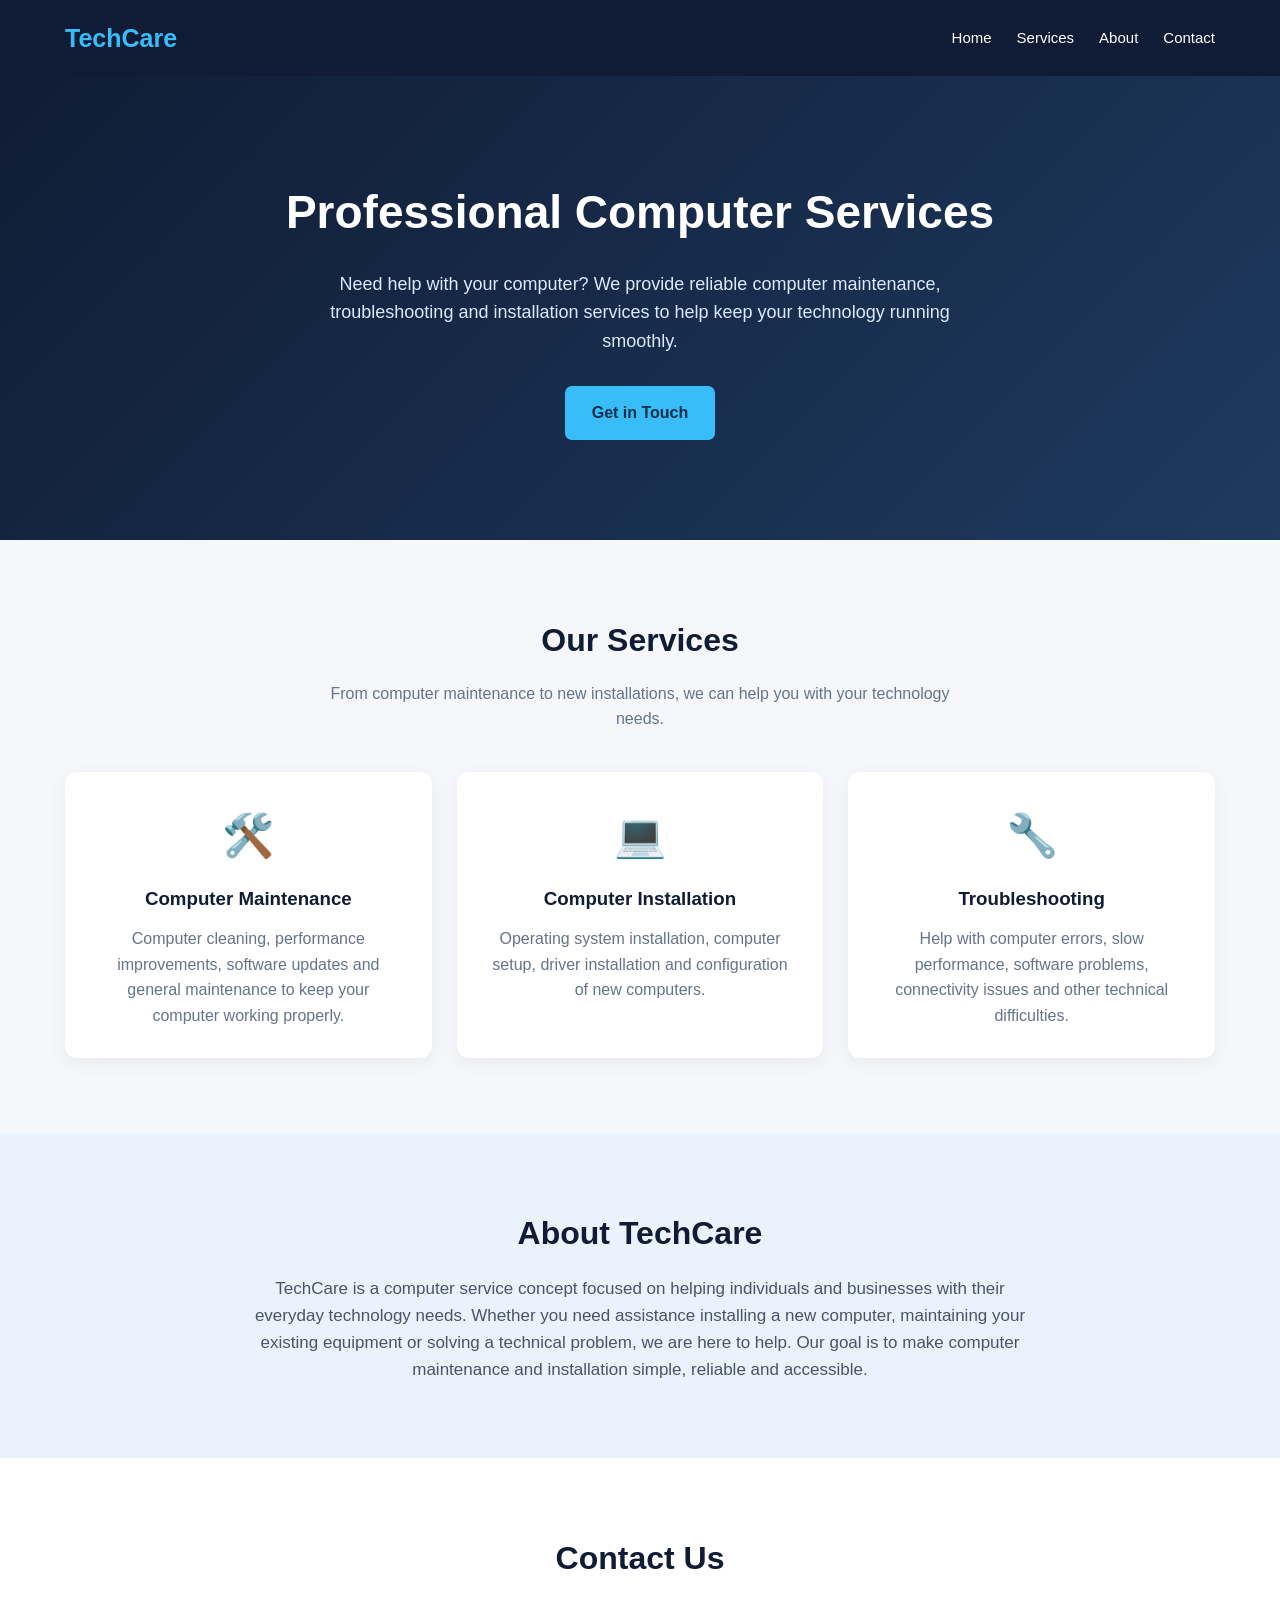
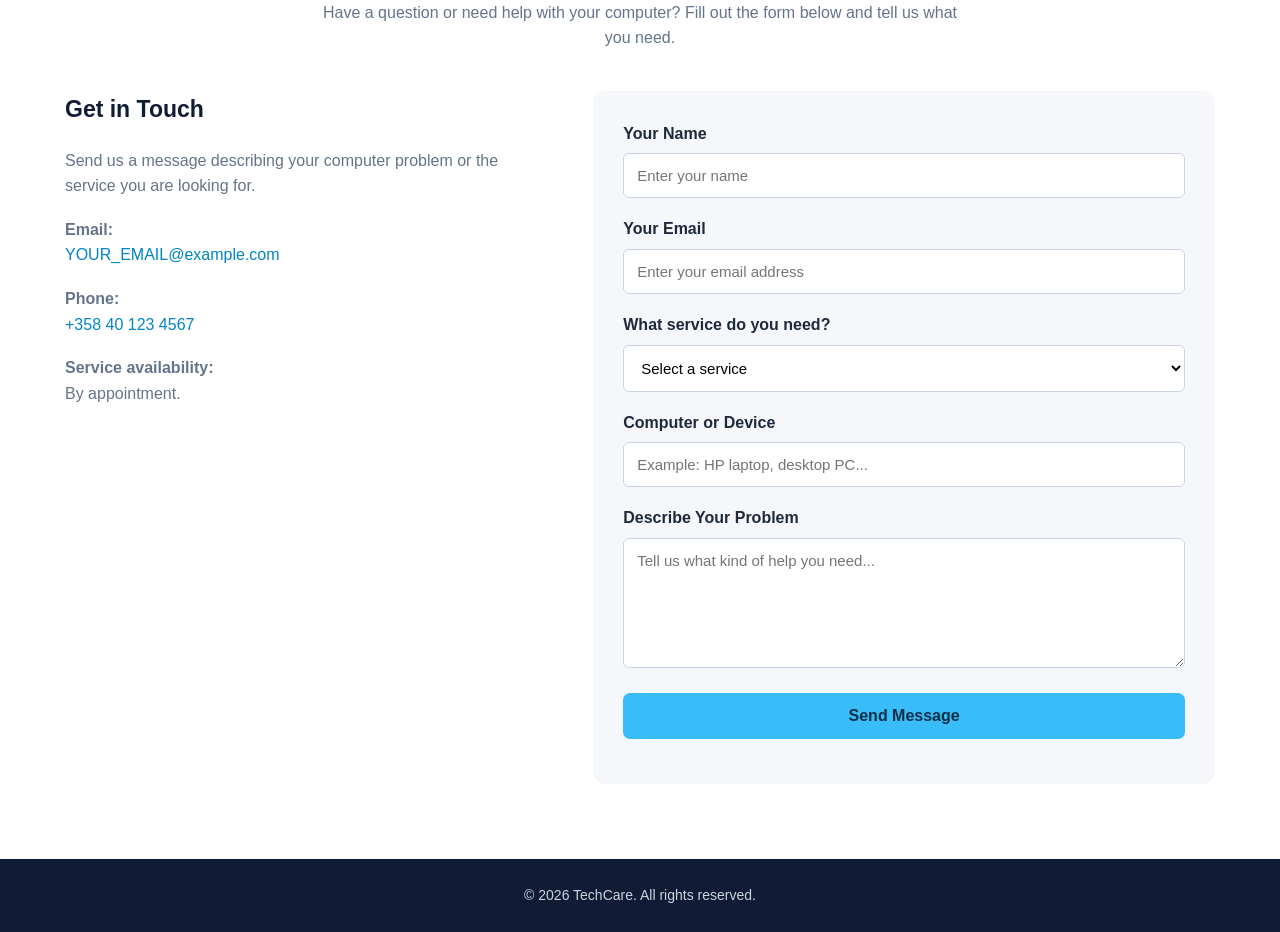
==== Test/index.html @ 789fde97 "Add index.html with complete structure and styling for TechCare services; include navigation, hero s" ====
<!DOCTYPE html>
<html lang="en">
<head>
    <meta charset="UTF-8">
    <meta name="viewport" content="width=device-width, initial-scale=1.0">
    <meta name="description" content="Professional computer maintenance, troubleshooting and installation services. Contact us for help with your computer.">
    <title>TechCare | Computer Services</title>

    <style>
        /* GENERAL SETTINGS */
        * {
            margin: 0;
            padding: 0;
            box-sizing: border-box;
            font-family: Arial, Helvetica, sans-serif;
            scroll-behavior: smooth;
        }

        body {
            background: #f5f7fb;
            color: #1e293b;
            line-height: 1.6;
        }

        a {
            text-decoration: none;
        }

        .container {
            width: 90%;
            max-width: 1150px;
            margin: auto;
        }

        /* NAVIGATION */
        header {
            background: #101c35;
            color: white;
            padding: 18px 0;
        }

        nav {
            display: flex;
            justify-content: space-between;
            align-items: center;
            gap: 20px;
        }

        .logo {
            font-size: 25px;
            font-weight: bold;
            color: #38bdf8;
        }

        .nav-links {
            display: flex;
            gap: 25px;
            list-style: none;
        }

        .nav-links a {
            color: white;
            font-size: 15px;
            transition: 0.3s;
        }

        .nav-links a:hover {
            color: #38bdf8;
        }

        /* HERO SECTION */
        .hero {
            background: linear-gradient(135deg, #101c35, #1e3a5f);
            color: white;
            padding: 100px 20px;
            text-align: center;
        }

        .hero h1 {
            font-size: 46px;
            margin-bottom: 20px;
        }

        .hero p {
            max-width: 650px;
            margin: 0 auto 30px;
            font-size: 18px;
            color: #dbeafe;
        }

        .button {
            display: inline-block;
            background: #38bdf8;
            color: #082f49;
            padding: 14px 27px;
            border-radius: 7px;
            font-weight: bold;
            transition: 0.3s;
        }

        .button:hover {
            background: #0ea5e9;
            transform: translateY(-2px);
        }

        /* SECTION SETTINGS */
        section {
            padding: 75px 0;
        }

        .section-title {
            text-align: center;
            font-size: 32px;
            margin-bottom: 15px;
            color: #101c35;
        }

        .section-description {
            text-align: center;
            max-width: 650px;
            margin: 0 auto 40px;
            color: #64748b;
        }

        /* SERVICES */
        .services {
            display: grid;
            grid-template-columns: repeat(3, 1fr);
            gap: 25px;
        }

        .service-card {
            background: white;
            padding: 30px;
            border-radius: 12px;
            box-shadow: 0 5px 20px rgba(15, 23, 42, 0.06);
            transition: 0.3s;
            text-align: center;
        }

        .service-card:hover {
            transform: translateY(-7px);
            box-shadow: 0 10px 25px rgba(15, 23, 42, 0.12);
        }

        .service-icon {
            font-size: 42px;
            margin-bottom: 15px;
        }

        .service-card h3 {
            margin-bottom: 12px;
            color: #101c35;
        }

        .service-card p {
            color: #64748b;
        }

        /* ABOUT SECTION */
        .about {
            background: #eaf2fb;
        }

        .about-content {
            max-width: 800px;
            margin: auto;
            text-align: center;
        }

        .about-content p {
            color: #475569;
            font-size: 17px;
        }

        /* CONTACT SECTION */
        .contact-section {
            background: white;
        }

        .contact-wrapper {
            display: grid;
            grid-template-columns: 1fr 1.3fr;
            gap: 50px;
            align-items: start;
        }

        .contact-info h3 {
            font-size: 23px;
            margin-bottom: 20px;
            color: #101c35;
        }

        .contact-info p {
            margin-bottom: 18px;
            color: #64748b;
        }

        .contact-info a {
            color: #0284c7;
        }

        .contact-form {
            background: #f5f7fb;
            padding: 30px;
            border-radius: 12px;
        }

        .form-group {
            margin-bottom: 18px;
        }

        .contact-form label {
            display: block;
            font-weight: bold;
            margin-bottom: 7px;
        }

        .contact-form input,
        .contact-form select,
        .contact-form textarea {
            width: 100%;
            padding: 13px;
            border: 1px solid #cbd5e1;
            border-radius: 6px;
            font-size: 15px;
            background: white;
        }

        .contact-form input:focus,
        .contact-form select:focus,
        .contact-form textarea:focus {
            outline: 2px solid #38bdf8;
            border-color: #0284c7;
        }

        .contact-form textarea {
            height: 130px;
            resize: vertical;
        }

        .contact-form button {
            width: 100%;
            border: none;
            cursor: pointer;
            font-size: 16px;
        }

        #form-message {
            margin-top: 15px;
            color: #166534;
            font-weight: bold;
        }

        /* FOOTER */
        footer {
            background: #101c35;
            color: #cbd5e1;
            padding: 25px 0;
            text-align: center;
        }

        footer p {
            font-size: 14px;
        }

        /* MOBILE RESPONSIVENESS */
        @media (max-width: 768px) {
            nav {
                flex-direction: column;
            }

            .nav-links {
                flex-wrap: wrap;
                justify-content: center;
                gap: 15px;
            }

            .hero {
                padding: 75px 20px;
            }

            .hero h1 {
                font-size: 34px;
            }

            .services {
                grid-template-columns: 1fr;
            }

            .contact-wrapper {
                grid-template-columns: 1fr;
            }

            .section-title {
                font-size: 27px;
            }
        }
    </style>
</head>

<body>

    <!-- NAVIGATION -->
    <header>
        <div class="container">
            <nav>
                <a href="#home" class="logo">TechCare</a>

                <ul class="nav-links">
                    <li><a href="#home">Home</a></li>
                    <li><a href="#services">Services</a></li>
                    <li><a href="#about">About</a></li>
                    <li><a href="#contact">Contact</a></li>
                </ul>
            </nav>
        </div>
    </header>

    <!-- HERO SECTION -->
    <section class="hero" id="home">
        <div class="container">
            <h1>Professional Computer Services</h1>

            <p>
                Need help with your computer?
                We provide reliable computer maintenance,
                troubleshooting and installation services
                to help keep your technology running smoothly.
            </p>

            <a href="#contact" class="button">Get in Touch</a>
        </div>
    </section>

    <!-- SERVICES SECTION -->
    <section id="services">
        <div class="container">
            <h2 class="section-title">Our Services</h2>

            <p class="section-description">
                From computer maintenance to new installations,
                we can help you with your technology needs.
            </p>

            <div class="services">

                <div class="service-card">
                    <div class="service-icon">🛠️</div>

                    <h3>Computer Maintenance</h3>

                    <p>
                        Computer cleaning, performance improvements,
                        software updates and general maintenance
                        to keep your computer working properly.
                    </p>
                </div>

                <div class="service-card">
                    <div class="service-icon">💻</div>

                    <h3>Computer Installation</h3>

                    <p>
                        Operating system installation, computer
                        setup, driver installation and configuration
                        of new computers.
                    </p>
                </div>

                <div class="service-card">
                    <div class="service-icon">🔧</div>

                    <h3>Troubleshooting</h3>

                    <p>
                        Help with computer errors, slow performance,
                        software problems, connectivity issues
                        and other technical difficulties.
                    </p>
                </div>

            </div>
        </div>
    </section>

    <!-- ABOUT SECTION -->
    <section class="about" id="about">
        <div class="container">
            <div class="about-content">

                <h2 class="section-title">About TechCare</h2>

                <p>
                    TechCare is a computer service concept focused
                    on helping individuals and businesses with their
                    everyday technology needs. Whether you need
                    assistance installing a new computer, maintaining
                    your existing equipment or solving a technical
                    problem, we are here to help.
                    Our goal is to make computer maintenance and
                    installation simple, reliable and accessible.
                </p>

            </div>
        </div>
    </section>

    <!-- CONTACT SECTION -->
    <section class="contact-section" id="contact">
        <div class="container">

            <h2 class="section-title">Contact Us</h2>

            <p class="section-description">
                Have a question or need help with your computer?
                Fill out the form below and tell us what you need.
            </p>

            <div class="contact-wrapper">

                <!-- CONTACT INFORMATION -->
                <div class="contact-info">

                    <h3>Get in Touch</h3>

                    <p>
                        Send us a message describing your computer
                        problem or the service you are looking for.
                    </p>

                    <p>
                        <strong>Email:</strong><br>
                        <a href="mailto:YOUR_EMAIL@example.com">
                            YOUR_EMAIL@example.com
                        </a>
                    </p>

                    <p>
                        <strong>Phone:</strong><br>
                        <a href="tel:+358401234567">
                            +358 40 123 4567
                        </a>
                    </p>

                    <p>
                        <strong>Service availability:</strong><br>
                        By appointment.
                    </p>

                </div>

                <!-- CONTACT FORM -->
                <form class="contact-form" id="contactForm">

                    <div class="form-group">
                        <label for="name">Your Name</label>

                        <input
                            type="text"
                            id="name"
                            name="name"
                            placeholder="Enter your name"
                            required
                        >
                    </div>

                    <div class="form-group">
                        <label for="email">Your Email</label>

                        <input
                            type="email"
                            id="email"
                            name="email"
                            placeholder="Enter your email address"
                            required
                        >
                    </div>

                    <div class="form-group">
                        <label for="service">What service do you need?</label>

                        <select id="service" name="service" required>
                            <option value="">Select a service</option>
                            <option value="Computer Maintenance">
                                Computer Maintenance
                            </option>
                            <option value="Computer Installation">
                                Computer Installation
                            </option>
                            <option value="Troubleshooting">
                                Troubleshooting
                            </option>
                            <option value="Other">
                                Other
                            </option>
                        </select>
                    </div>

                    <div class="form-group">
                        <label for="device">Computer or Device</label>

                        <input
                            type="text"
                            id="device"
                            name="device"
                            placeholder="Example: HP laptop, desktop PC..."
                        >
                    </div>

                    <div class="form-group">
                        <label for="message">Describe Your Problem</label>

                        <textarea
                            id="message"
                            name="message"
                            placeholder="Tell us what kind of help you need..."
                            required
                        ></textarea>
                    </div>

                    <button type="submit" class="button">
                        Send Message
                    </button>

                    <p id="form-message" role="status" aria-live="polite"></p>

                </form>

            </div>
        </div>
    </section>

    <!-- FOOTER -->
    <footer>
        <div class="container">
            <p>
                &copy; <span id="year"></span> TechCare.
                All rights reserved.
            </p>
        </div>
    </footer>

    <!-- JAVASCRIPT -->
    <script>
        // Automatically update the copyright year
        document.getElementById("year").textContent =
            new Date().getFullYear();

        // Contact form functionality
        document.getElementById("contactForm").addEventListener(
            "submit",
            function(event) {
                event.preventDefault();

                // Replace this with your actual email address
                const businessEmail = "YOUR_EMAIL@example.com";

                const name = document.getElementById("name").value.trim();
                const email = document.getElementById("email").value.trim();
                const service = document.getElementById("service").value;
                const device = document.getElementById("device").value.trim();
                const message = document.getElementById("message").value.trim();

                if (!name || !email || !service || !message) {
                    document.getElementById("form-message").textContent =
                        "Please complete all required fields.";
                    return;
                }

                const subject = encodeURIComponent(
                    "New Computer Service Enquiry - " + service
                );

                const body = encodeURIComponent(
                    "New customer enquiry\n\n" +
                    "Name: " + name + "\n" +
                    "Email: " + email + "\n" +
                    "Requested service: " + service + "\n" +
                    "Device: " + (device || "Not specified") + "\n\n" +
                    "Message:\n" + message
                );

                const mailtoLink =
                    "mailto:" + businessEmail +
                    "?subject=" + subject +
                    "&body=" + body;

                document.getElementById("form-message").textContent =
                    "Opening your email application...";

                window.location.href = mailtoLink;
            }
        );
    </script>

</body>
</html>
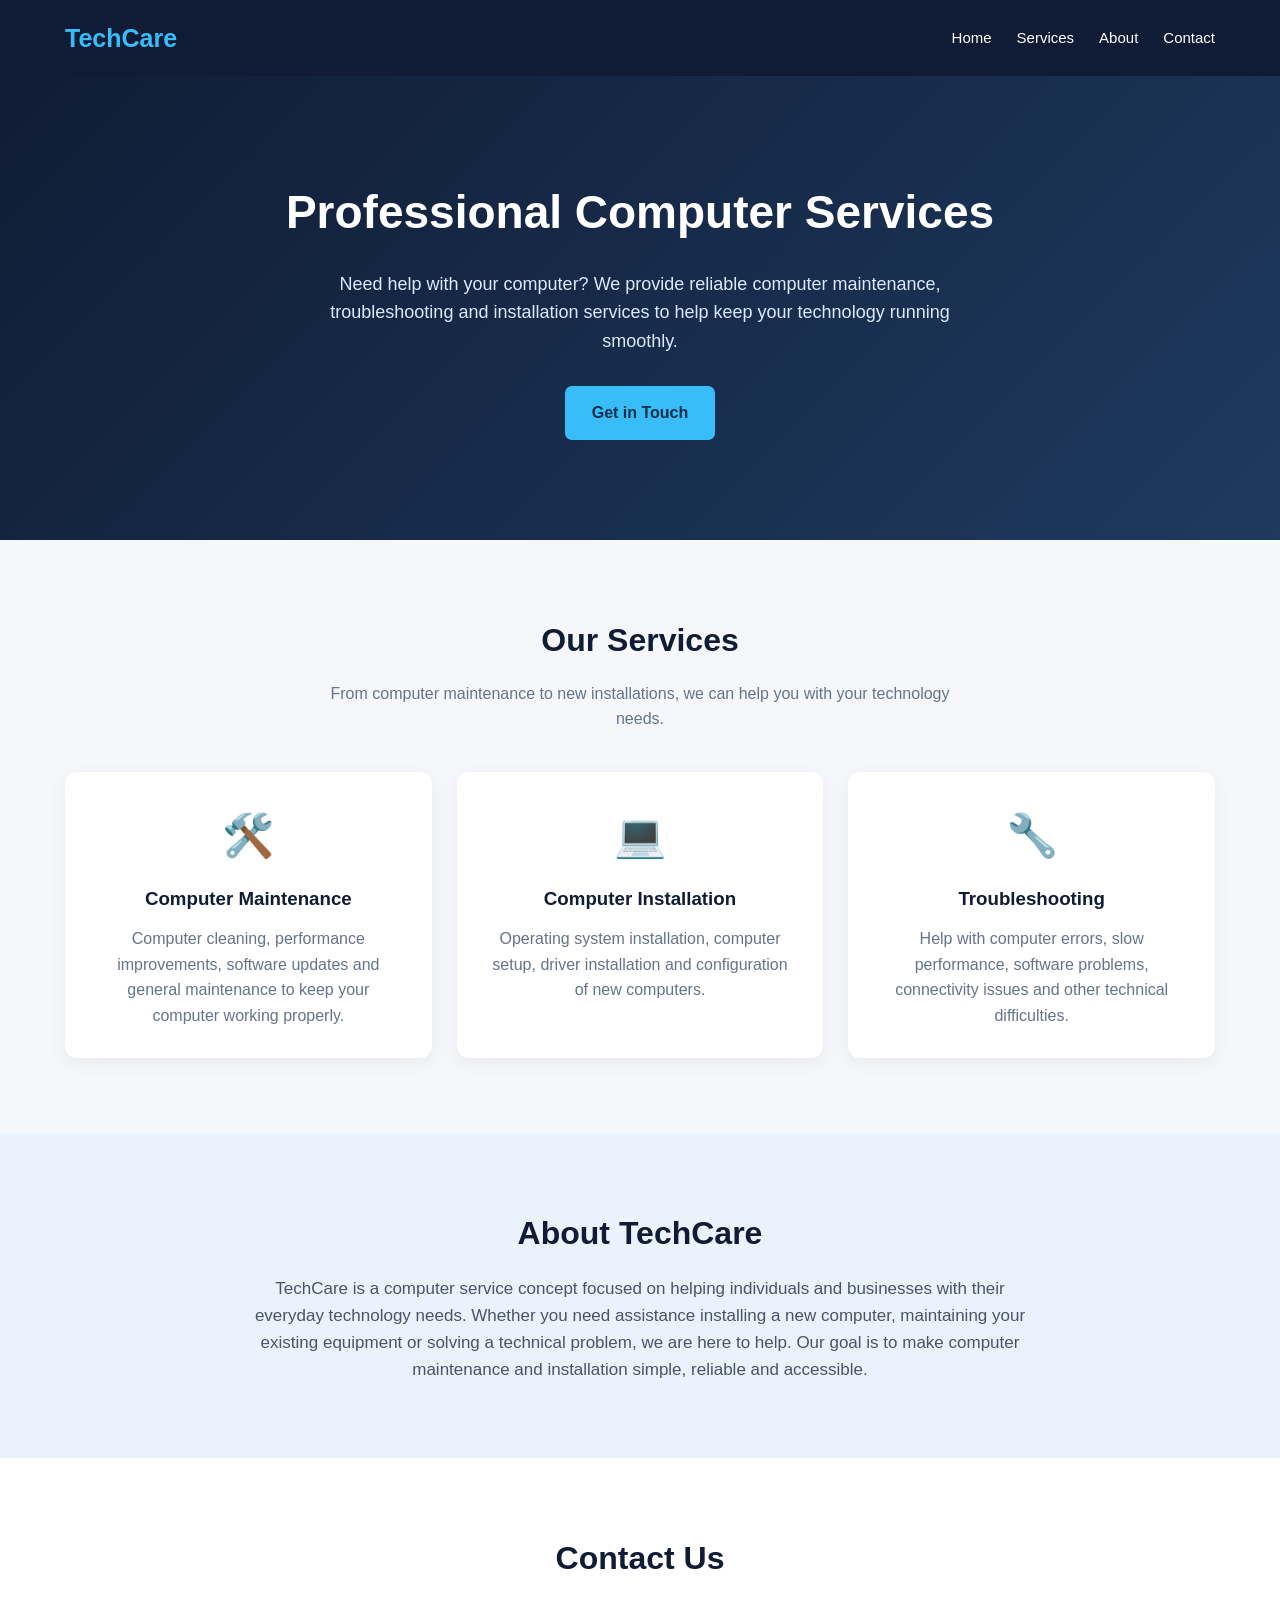
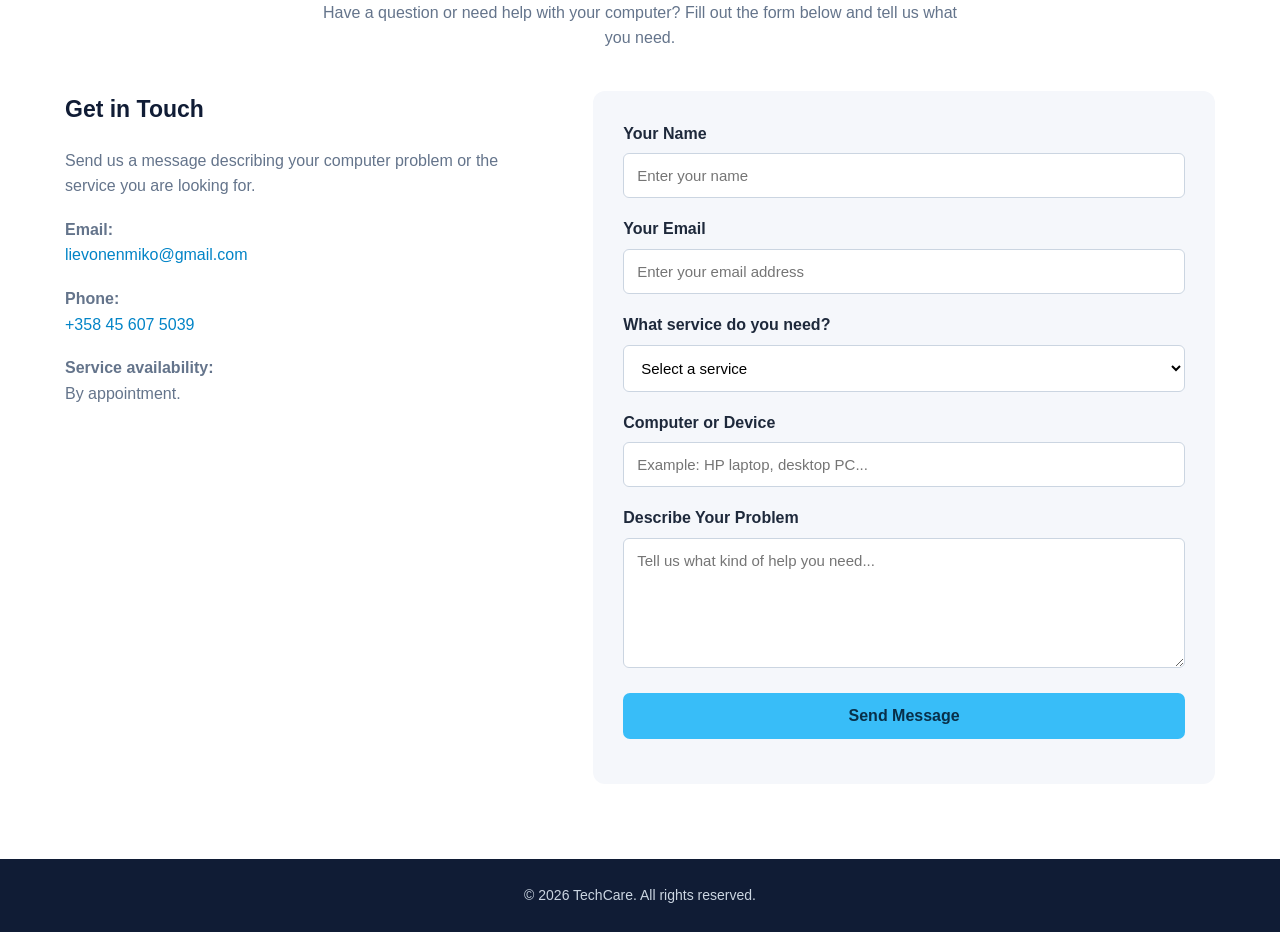
==== commit 12cca5aa: "Update contact information in index.html; replace placeholder email and phone number with actual det" ====
--- a/Test/index.html
+++ b/Test/index.html
@@ -433,15 +433,15 @@
 
                     <p>
                         <strong>Email:</strong><br>
-                        <a href="mailto:YOUR_EMAIL@example.com">
-                            YOUR_EMAIL@example.com
+                        <a href="mailto:lievonenmiko@gmail.com">
+                            lievonenmiko@gmail.com
                         </a>
                     </p>
 
                     <p>
                         <strong>Phone:</strong><br>
-                        <a href="tel:+358401234567">
-                            +358 40 123 4567
+                        <a href="tel:+358456075039">
+                            +358 45 607 5039
                         </a>
                     </p>
 
@@ -555,8 +555,8 @@
             function(event) {
                 event.preventDefault();
 
-                // Replace this with your actual email address
-                const businessEmail = "YOUR_EMAIL@example.com";
+                // Your actual business email address
+                const businessEmail = "lievonenmiko@gmail.com";
 
                 const name = document.getElementById("name").value.trim();
                 const email = document.getElementById("email").value.trim();
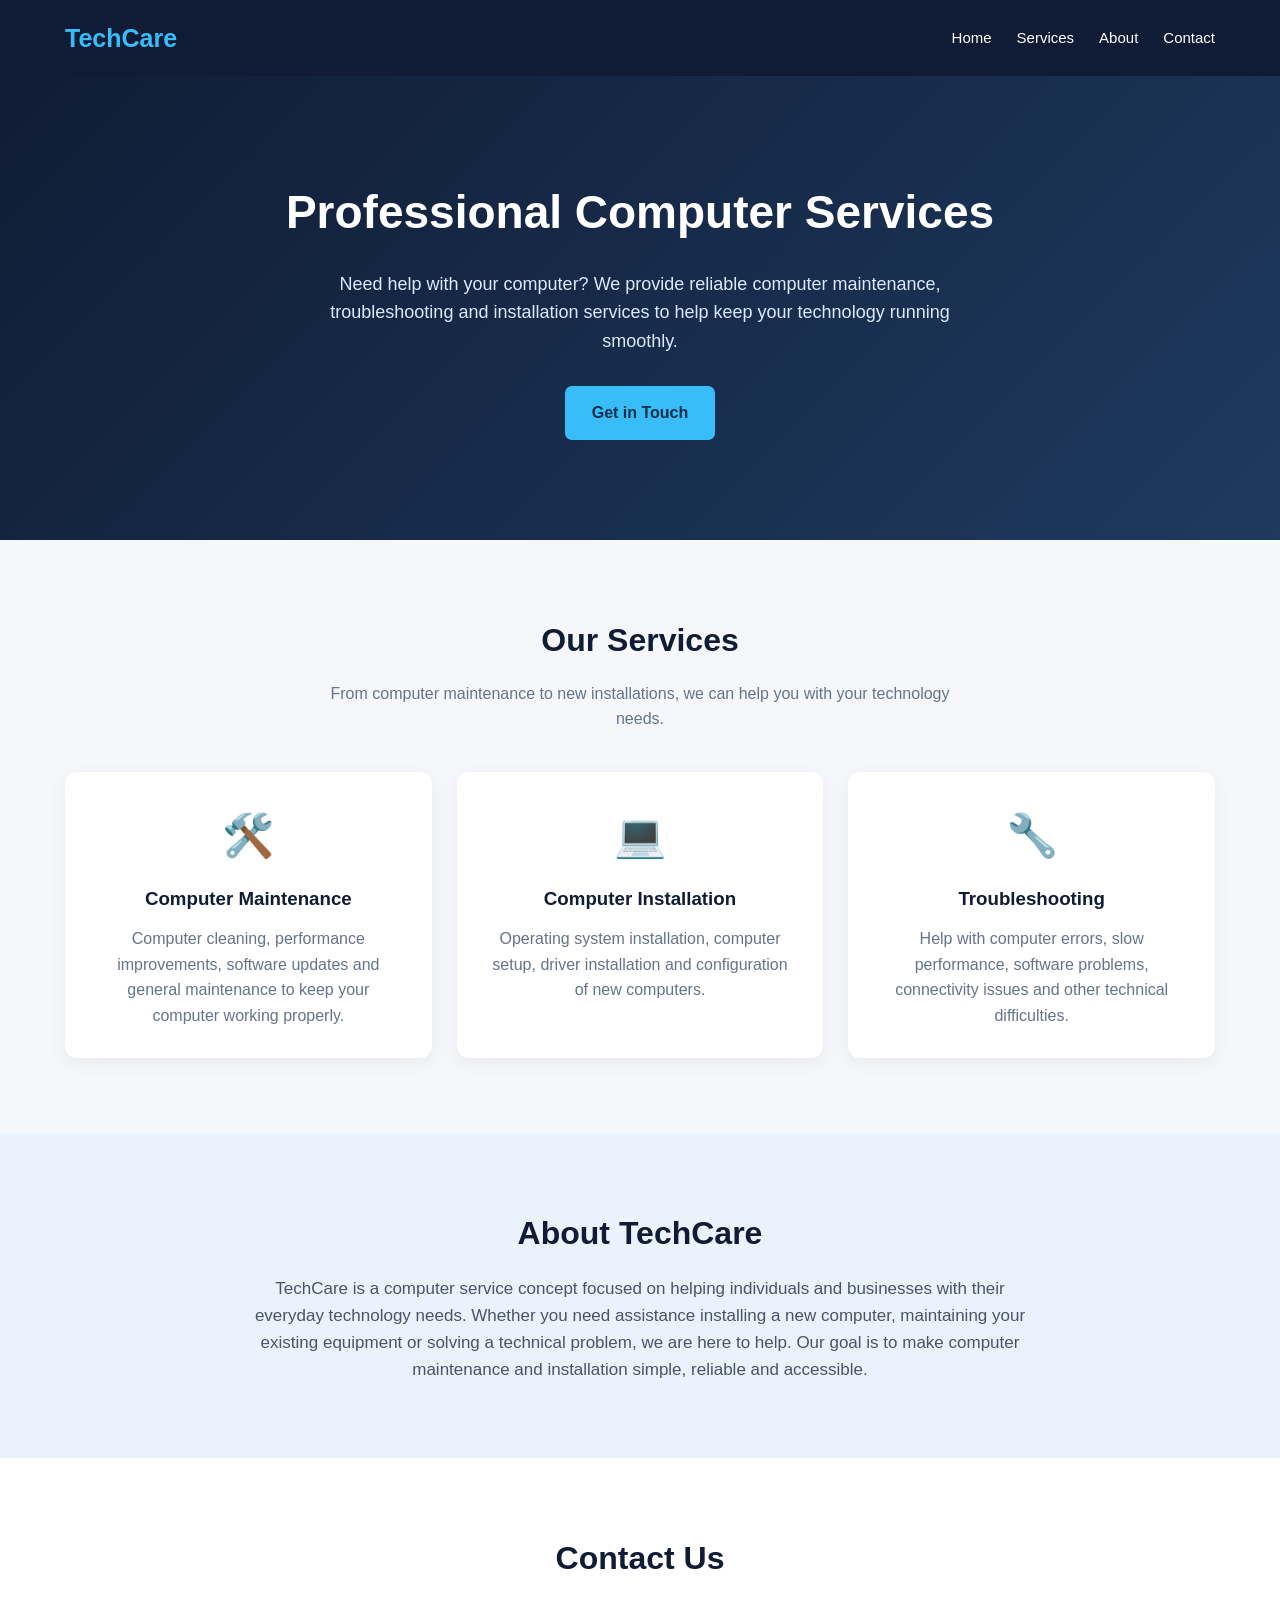
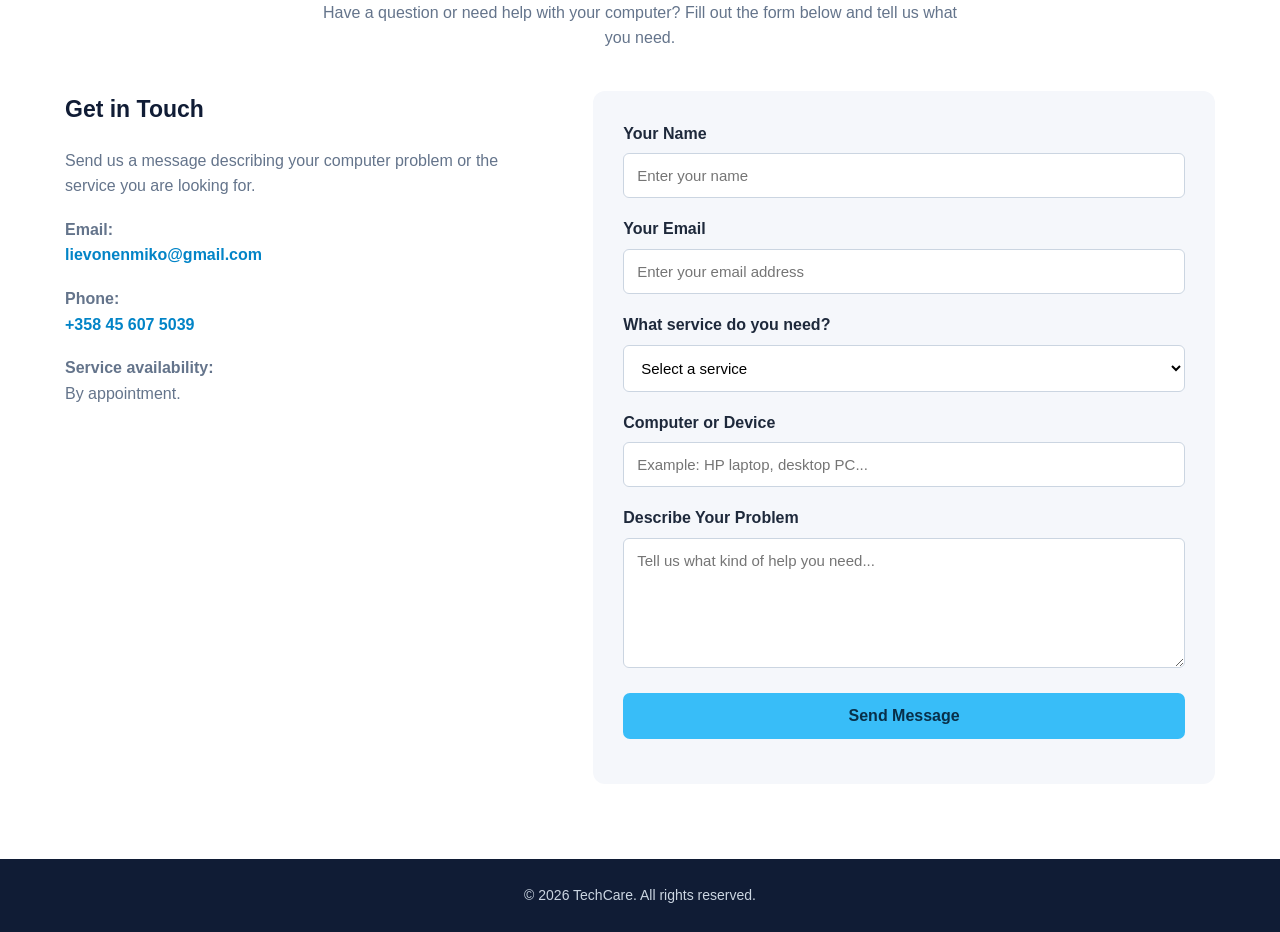
==== commit 3e20ffc4: "Refactor index.html to remove commented sections and improve structure; add main.css for styling" ====
--- a/Test/index.html
+++ b/Test/index.html
@@ -8,7 +8,6 @@
     <title>TechCare | Computer Services</title>
 
     <style>
-        /* GENERAL SETTINGS */
         * {
             margin: 0;
             padding: 0;
@@ -33,7 +32,6 @@
             margin: auto;
         }
 
-        /* NAVIGATION */
         header {
             background: #101c35;
             color: white;
@@ -69,7 +67,6 @@
             color: #38bdf8;
         }
 
-        /* HERO SECTION */
         .hero {
             background: linear-gradient(135deg, #101c35, #1e3a5f);
             color: white;
@@ -104,7 +101,6 @@
             transform: translateY(-2px);
         }
 
-        /* SECTION SETTINGS */
         section {
             padding: 75px 0;
         }
@@ -123,7 +119,6 @@
             color: #64748b;
         }
 
-        /* SERVICES */
         .services {
             display: grid;
             grid-template-columns: repeat(3, 1fr);
@@ -158,7 +153,6 @@
             color: #64748b;
         }
 
-        /* ABOUT SECTION */
         .about {
             background: #eaf2fb;
         }
@@ -174,7 +168,6 @@
             font-size: 17px;
         }
 
-        /* CONTACT SECTION */
         .contact-section {
             background: white;
         }
@@ -253,7 +246,6 @@
             font-weight: bold;
         }
 
-        /* FOOTER */
         footer {
             background: #101c35;
             color: #cbd5e1;
@@ -265,7 +257,6 @@
             font-size: 14px;
         }
 
-        /* MOBILE RESPONSIVENESS */
         @media (max-width: 768px) {
             nav {
                 flex-direction: column;
@@ -297,12 +288,22 @@
                 font-size: 27px;
             }
         }
+        .contact-info {
+    display: block;
+    visibility: visible;
+    opacity: 1;
+        }
+
+        .contact-info a {
+        color: #0284c7;
+        text-decoration: none;
+        font-weight: bold;
+        }
     </style>
 </head>
 
 <body>
 
-    <!-- NAVIGATION -->
     <header>
         <div class="container">
             <nav>
@@ -318,7 +319,6 @@
         </div>
     </header>
 
-    <!-- HERO SECTION -->
     <section class="hero" id="home">
         <div class="container">
             <h1>Professional Computer Services</h1>
@@ -334,7 +334,6 @@
         </div>
     </section>
 
-    <!-- SERVICES SECTION -->
     <section id="services">
         <div class="container">
             <h2 class="section-title">Our Services</h2>
@@ -386,7 +385,6 @@
         </div>
     </section>
 
-    <!-- ABOUT SECTION -->
     <section class="about" id="about">
         <div class="container">
             <div class="about-content">
@@ -408,7 +406,6 @@
         </div>
     </section>
 
-    <!-- CONTACT SECTION -->
     <section class="contact-section" id="contact">
         <div class="container">
 
@@ -421,38 +418,36 @@
 
             <div class="contact-wrapper">
 
-                <!-- CONTACT INFORMATION -->
-                <div class="contact-info">
-
-                    <h3>Get in Touch</h3>
-
-                    <p>
-                        Send us a message describing your computer
-                        problem or the service you are looking for.
-                    </p>
-
-                    <p>
-                        <strong>Email:</strong><br>
-                        <a href="mailto:lievonenmiko@gmail.com">
-                            lievonenmiko@gmail.com
-                        </a>
-                    </p>
-
-                    <p>
-                        <strong>Phone:</strong><br>
-                        <a href="tel:+358456075039">
-                            +358 45 607 5039
-                        </a>
-                    </p>
-
-                    <p>
-                        <strong>Service availability:</strong><br>
-                        By appointment.
-                    </p>
-
-                </div>
-
-                <!-- CONTACT FORM -->
+<div class="contact-info">
+
+    <h3>Get in Touch</h3>
+
+    <p>
+        Send us a message describing your computer
+        problem or the service you are looking for.
+    </p>
+
+    <p>
+        <strong>Email:</strong><br>
+        <a href="mailto:lievonenmiko@gmail.com">
+            lievonenmiko@gmail.com
+        </a>
+    </p>
+
+    <p>
+        <strong>Phone:</strong><br>
+        <a href="tel:+358456075039">
+            +358 45 607 5039
+        </a>
+    </p>
+
+    <p>
+        <strong>Service availability:</strong><br>
+        By appointment.
+    </p>
+
+</div>
+
                 <form class="contact-form" id="contactForm">
 
                     <div class="form-group">
@@ -533,7 +528,6 @@
         </div>
     </section>
 
-    <!-- FOOTER -->
     <footer>
         <div class="container">
             <p>
